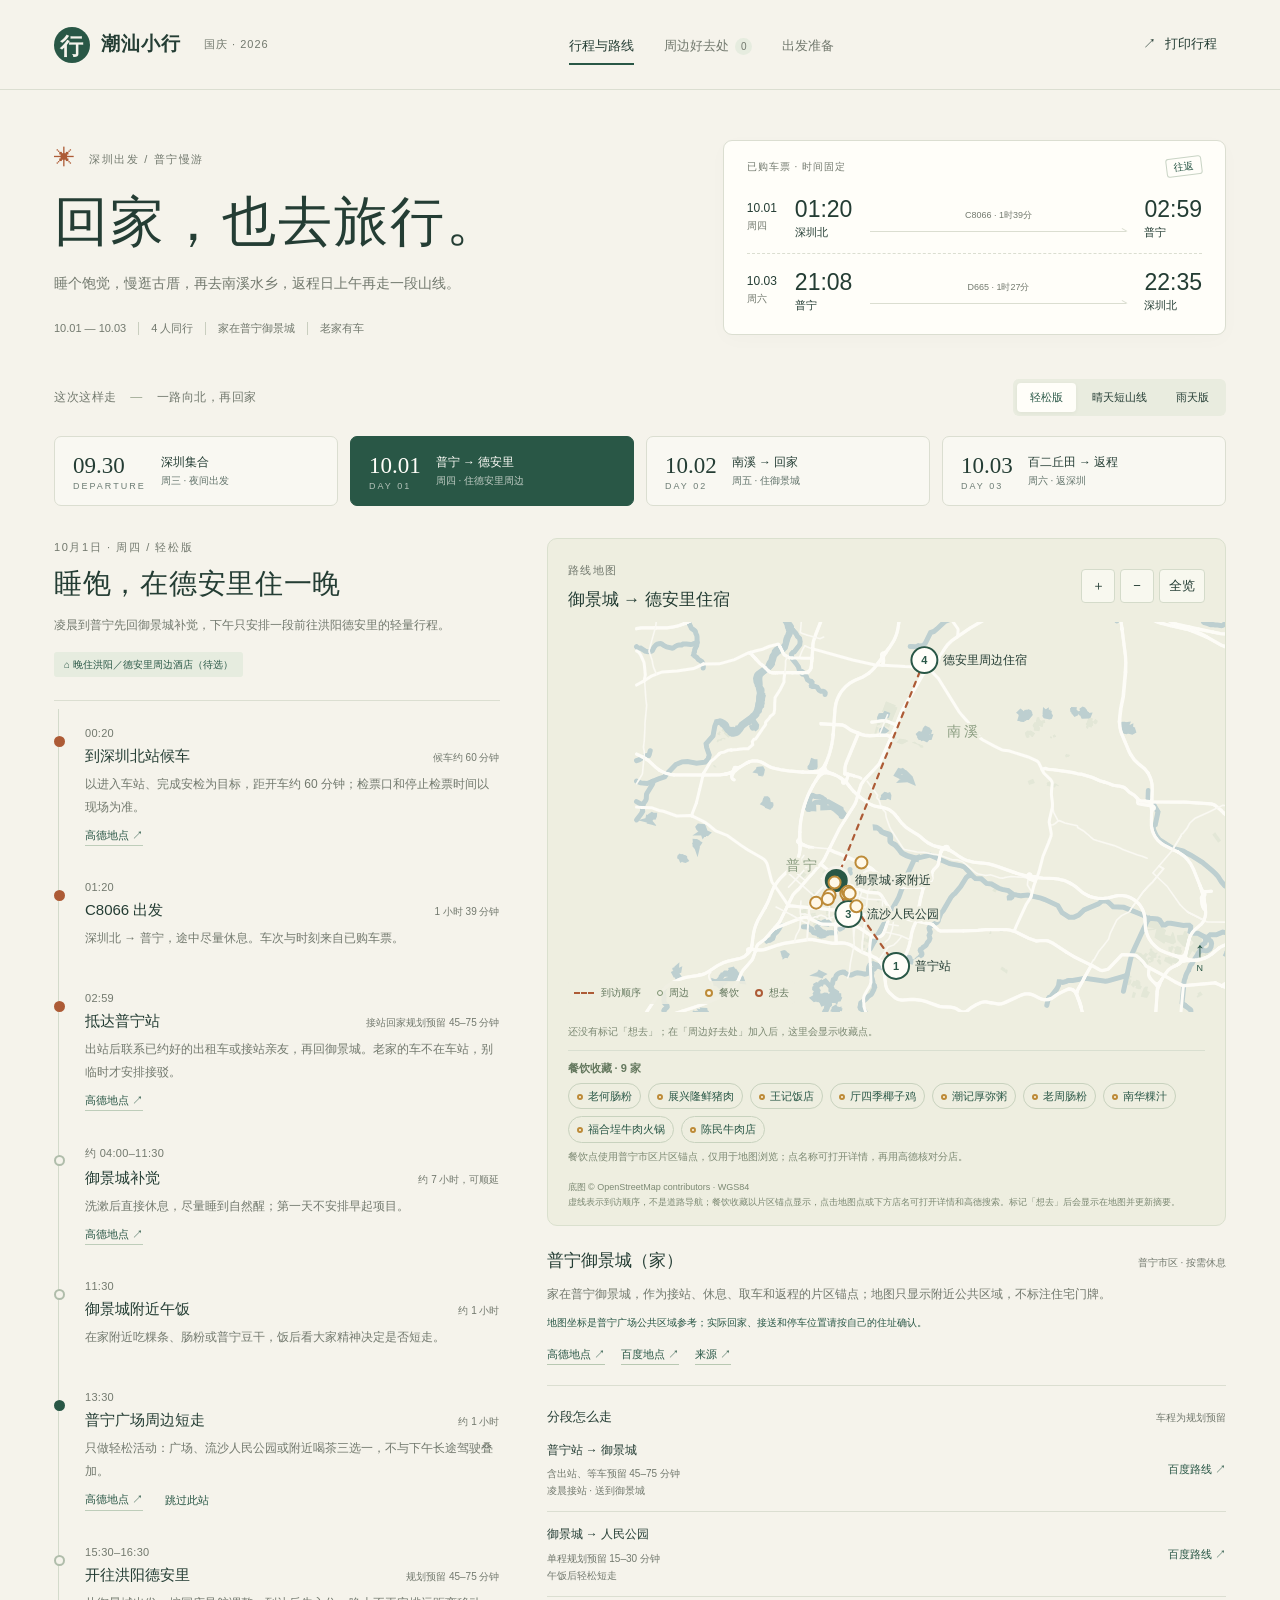
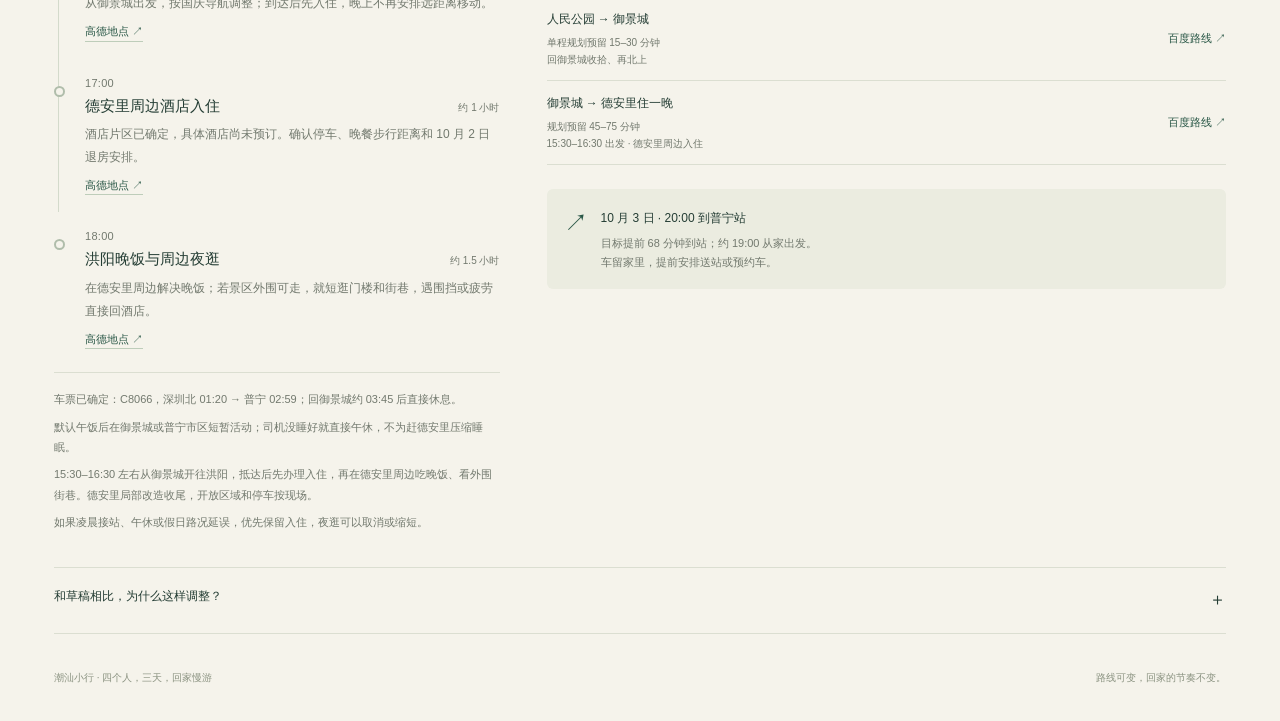
==== index.html @ 0fd49b47 "Add interactive Chaoshan trip planner" ====
<!doctype html>
<html lang="zh-CN">
<head>
  <meta charset="utf-8">
  <meta name="viewport" content="width=device-width, initial-scale=1">
  <meta name="theme-color" content="#f4f2e9">
  <title>潮汕小行 · 四个人的国庆路线</title>
  <link rel="stylesheet" href="styles.css">
  <script defer src="vendor/d3.min.js"></script>
  <script defer src="data/geography.js"></script>
  <script defer src="data/places.js"></script>
  <script defer src="data/itinerary.js"></script>
  <script defer src="app.js"></script>
</head>
<body>
  <header class="site-header">
    <a class="brand" href="#"><span class="brand-mark" aria-hidden="true">行</span>潮汕小行<span class="edition">国庆 · 2026</span></a>
    <nav aria-label="主导航"><button class="nav-button active" data-view="planner" aria-pressed="true">行程与路线</button><button class="nav-button" data-view="explore" aria-pressed="false">周边好去处 <span id="saved-count">0</span></button><button class="nav-button" data-view="prepare" aria-pressed="false">出发准备</button></nav>
    <button class="icon-button print-button" id="print" aria-label="打印行程">↗ <span>打印行程</span></button>
  </header>
  <main>
    <section class="hero">
      <div class="hero-copy"><div class="eyebrow"><span class="tiny-sun" aria-hidden="true">✳</span> 深圳出发 / 普宁慢游</div><h1>回家，也去旅行。</h1><p>睡个饱觉，慢逛古厝，再去南溪水乡，返程日上午再走一段山线。</p><div class="trip-facts"><span>10.01 — 10.03</span><span>4 人同行</span><span>家在普宁御景城</span><span>老家有车</span></div></div>
      <aside class="train-ticket" aria-label="已购往返车票"><div class="ticket-top"><span>已购车票 · 时间固定</span><span class="ticket-stamp">往返</span></div><div class="ticket-row"><span class="ticket-date">10.01<small>周四</small></span><div><strong>01:20</strong><span>深圳北</span></div><div class="ticket-line"><small>C8066 · 1时39分</small><i></i></div><div><strong>02:59</strong><span>普宁</span></div></div><div class="ticket-row"><span class="ticket-date">10.03<small>周六</small></span><div><strong>21:08</strong><span>普宁</span></div><div class="ticket-line"><small>D665 · 1时27分</small><i></i></div><div><strong>22:35</strong><span>深圳北</span></div></div></aside>
    </section>

    <section id="planner-view" class="view">
      <div class="plan-toolbar"><div class="section-kicker">这次这样走 <span>—</span> 一路向北，再回家</div><div class="pace-control" role="group" aria-label="行程节奏"><button data-mode="relaxed" aria-pressed="true">轻松版</button><button data-mode="outdoor" aria-pressed="false">晴天短山线</button><button data-mode="rain" aria-pressed="false">雨天版</button></div></div>
      <div class="day-tabs" role="tablist" aria-label="旅行日期" id="day-tabs"></div>
      <div class="planner-grid">
        <section class="daily-plan" role="tabpanel" id="day-panel" aria-live="polite"><div class="day-heading"><div class="eyebrow" id="day-eyebrow"></div><h2 id="day-title"></h2><p id="day-subtitle"></p><div class="stay-line" id="day-stay"></div></div><div id="day-options"></div><ol class="timeline" id="timeline"></ol><div class="day-note" id="day-note"></div></section>
        <aside class="route-side">
      <div class="map-panel"><div class="map-top"><div><span class="eyebrow">路线地图</span><h3 id="map-title">普宁 — 揭阳</h3></div><div class="map-buttons"><button class="icon-button" id="zoom-in" aria-label="放大地图">＋</button><button class="icon-button" id="zoom-out" aria-label="缩小地图">−</button><button class="icon-button" id="fit-map">全览</button></div></div><div class="map-wrap" id="map-wrap"><svg id="route-map" aria-label="普宁与揭阳行程地图"></svg><div class="north" aria-hidden="true">↑<span>N</span></div><div class="map-key"><span class="route-key"></span>到访顺序 <span class="nearby-key"></span>周边 <span class="food-key"></span>餐饮 <span class="saved-key"></span>想去</div></div><div id="map-saved-summary" class="map-saved-summary" aria-live="polite"></div><div class="map-foot">底图 © <a href="https://www.openstreetmap.org/copyright" target="_blank" rel="noopener noreferrer">OpenStreetMap contributors</a> · WGS84<br>虚线表示到访顺序，不是道路导航；餐饮收藏以片区锚点显示，点击地图点或下方店名可打开详情和高德搜索。标记「想去」后会显示在地图并更新摘要。</div></div>
          <div class="place-detail" id="place-detail" aria-live="polite"></div>
          <div class="route-legs"><div class="section-line"><h3>分段怎么走</h3><span>车程为规划预留</span></div><div id="route-legs"></div></div>
          <div class="return-reminder"><span class="reminder-icon" aria-hidden="true">↗</span><div><strong>10 月 3 日 · 20:00 到普宁站</strong><p>目标提前 68 分钟到站；约 19:00 从家出发。<br>车留家里，提前安排送站或预约车。</p></div></div>
        </aside>
      </div>
      <details class="changes"><summary>和草稿相比，为什么这样调整？ <span>＋</span></summary><div id="changes-list"></div></details>
    </section>

    <section id="explore-view" class="view" hidden><div class="page-intro"><div class="eyebrow">路上还可以遇见</div><h2>留几个喜欢的，不必全部打卡。</h2><p>洪阳、南溪和普宁市区可按体力择一加停。新增「吃什么」选项来自你的高德收藏截图，点每家店的高德入口可核对分店并规划导航。榕城地点保留作另行改线的备选，距离当前主线较远。加入「想去」仅收藏。</p></div><div class="explore-tools"><div class="filters" aria-label="地点筛选"><button data-filter="all" aria-pressed="true">全部</button><button data-filter="puning" aria-pressed="false">普宁市区</button><button data-filter="food" aria-pressed="false">吃什么</button><button data-filter="north" aria-pressed="false">洪阳 · 南溪</button><button data-filter="jieyang" aria-pressed="false">揭阳榕城</button><button data-filter="saved" aria-pressed="false">我的想去</button></div></div><div class="place-grid" id="place-grid"></div></section>

    <section id="prepare-view" class="view" hidden><div class="page-intro"><div class="eyebrow">出门之前，少一点临时决定</div><h2>车、住处和返程，先安顿好。</h2><p>车票已定；10 月 1 日晚住洪阳德安里周边，具体酒店尚未预订。</p></div><div class="prep-grid"><div><h3 class="prep-heading">行前清单</h3><div id="checklist"></div></div><aside><div class="lodging-card"><span class="eyebrow">唯一一晚外宿 · 10.01</span><h3>住洪阳德安里周边</h3><p>以德安里古民居群为住宿片区锚点，选有明确停车条件、晚餐步行方便的酒店。四人建议先比较两间双床房与整套房，确认房型再订。</p><ul><li>车停酒店，晚间在德安里周边步行。</li><li>避开只能步行进入的窄巷住处。</li><li>确认 10/1 入住、10/2 退房和停车费用。</li></ul><a class="button primary" id="hotel-search" target="_blank" rel="noopener noreferrer">查找德安里周边酒店 ↗</a><small>仅建议住宿片区，没有代订或确认房态。</small></div><div class="food-card"><span class="eyebrow">吃饭不赶场</span><h3>每顿选一种就很满足</h3><p><b>普宁：</b>粿汁、肠粉、普宁豆干、牛肉火锅。<br><b>洪阳：</b>粿品和豆干，入住后的晚饭就在古镇解决。<br><b>南溪：</b>水乡周边简餐，返程方向顺路解决。<br><b>榕城：</b>粿条、乒乓粿、咸甜小吃，留作另行安排榕城时的备选。</p><small>不绑定排队网红店；人多就换下一家。四人更适合分着尝。</small></div></aside></div><details class="sources"><summary>资料来源与信息边界</summary><div id="sources-list"></div><p>整理日期：2026-09-29。车票时间来自你提供的截图；不保存订单号、座位或原始票图。开放信息是官方公开资料参考，2026 国庆临时安排、天气、交通和船班仍以出发当天公告为准。</p></details></section>
    <section id="print-content"></section>
  </main>
  <footer><span>潮汕小行 · 四个人，三天，回家慢游</span><span>路线可变，回家的节奏不变。</span></footer>
  <div class="toast" id="toast" role="status" hidden></div>
</body>
</html>
---- styles.css ----
@charset "UTF-8";
:root{--paper:#f5f3eb;--ink:#243d34;--muted:#72796e;--line:#dbded1;--green:#295746;--light-green:#e6ecdf;--rust:#ad5b36;--white:#fffef9;--serif:"Songti SC","STSong","Noto Serif CJK SC",serif;--sans:-apple-system,BlinkMacSystemFont,"PingFang SC","Microsoft YaHei",sans-serif}
*{box-sizing:border-box}body{margin:0;background:var(--paper);color:var(--ink);font:14px/1.7 var(--sans);-webkit-font-smoothing:antialiased}button,input,a{-webkit-tap-highlight-color:transparent}button,a{touch-action:manipulation}button{font:inherit;color:inherit;cursor:pointer}a{color:inherit;text-decoration:none}button:focus-visible,a:focus-visible,input:focus-visible,summary:focus-visible{outline:3px solid var(--rust);outline-offset:4px}button{border:0;background:none}button:hover,a.button:hover{filter:brightness(.94)}[hidden]{display:none!important}.site-header{max-width:1440px;margin:auto;height:90px;padding:0 54px;display:flex;align-items:center;justify-content:space-between;gap:20px;border-bottom:1px solid var(--line)}.brand{display:flex;align-items:center;gap:11px;font-weight:600;font-size:19px;white-space:nowrap;letter-spacing:1px}.brand-mark{display:grid;place-items:center;width:36px;height:36px;background:var(--green);color:var(--paper);border-radius:50%;font-family:var(--serif);font-size:23px}.edition{font-size:11px;font-weight:400;letter-spacing:1px;color:var(--muted);margin-left:12px}.site-header nav{display:flex;align-items:center;gap:30px}.nav-button{padding:32px 0 28px;font-size:13px;position:relative;color:var(--muted)}.nav-button.active{color:var(--ink)}.nav-button.active:after{content:"";position:absolute;height:2px;bottom:21px;left:0;right:0;background:var(--green)}#saved-count{display:inline-grid;place-items:center;background:var(--light-green);font-size:10px;border-radius:50%;width:17px;height:17px;margin-left:3px}.icon-button{height:34px;min-width:34px;padding:0 9px;border:1px solid var(--line);border-radius:4px;background:var(--white);font-size:13px}.print-button{border:0;background:none}.print-button span{margin-left:5px}main{max-width:1332px;padding:0 54px;margin:auto}.hero{padding:50px 0 44px;display:grid;grid-template-columns:1.2fr 1fr;gap:65px;align-items:center}.eyebrow{font-size:11px;letter-spacing:1.6px;color:var(--muted);font-weight:500}.tiny-sun{color:var(--rust);font-size:21px;vertical-align:-2px;margin-right:8px}h1,h2,h3,p{margin:0}h1{font-family:var(--serif);font-size:clamp(34px,4.2vw,56px);font-weight:500;line-height:1.3;letter-spacing:2px;margin:12px 0 14px}.hero-copy>p{color:var(--muted);font-size:14px}.trip-facts{display:flex;gap:0;flex-wrap:wrap;margin-top:26px;font-size:11px;color:var(--muted)}.trip-facts span{padding:0 12px;border-right:1px solid #c9cebf;line-height:1.2}.trip-facts span:first-child{padding-left:0}.trip-facts span:last-child{border:0}.train-ticket{background:var(--white);padding:16px 23px 9px;border:1px solid var(--line);border-radius:9px;position:relative;box-shadow:0 5px 20px #273d3205}.ticket-top{display:flex;justify-content:space-between;align-items:center;color:var(--muted);font-size:10px;letter-spacing:1px;padding-bottom:5px}.ticket-stamp{border:1px solid #c9d4c5;border-radius:3px;color:var(--green);padding:0 6px;transform:rotate(-7deg)}.ticket-row{display:flex;align-items:center;gap:18px;padding:12px 0}.ticket-row+.ticket-row{border-top:1px dashed var(--line)}.ticket-row>div:not(.ticket-line){display:flex;flex-direction:column;white-space:nowrap;line-height:1.4}.ticket-row strong{font-size:23px;font-weight:500;font-variant-numeric:tabular-nums}.ticket-row span:not(.ticket-date){font-size:11px}.ticket-date{font-size:12px;line-height:1.6}.ticket-date small{display:block;color:var(--muted);font-size:10px}.ticket-line{flex:1;min-width:75px;text-align:center;align-self:center}.ticket-line small{font-size:9px;color:var(--muted);white-space:nowrap}.ticket-line i{display:block;width:100%;height:1px;background:var(--line);position:relative;margin-top:5px}.ticket-line i:after{content:"";width:6px;height:6px;border-top:1px solid var(--line);position:absolute;right:0;top:-2px;transform:rotate(30deg)}.plan-toolbar{display:flex;justify-content:space-between;gap:16px;align-items:center;margin-bottom:20px}.section-kicker{font-size:12px;color:var(--muted);letter-spacing:.5px}.section-kicker span{margin:0 10px;color:#a0aa95}.pace-control{background:#e9ecdf;border-radius:6px;display:flex;padding:4px;gap:3px}.pace-control button{font-size:11px;padding:5px 13px;border-radius:4px;white-space:nowrap}.pace-control button[aria-pressed=true]{background:var(--white);box-shadow:0 1px 4px #2338270d;color:var(--green)}.day-tabs{display:grid;grid-template-columns:repeat(4,1fr);gap:12px;margin-bottom:32px}.day-tab{display:flex;align-items:center;gap:15px;text-align:left;border:1px solid var(--line);border-radius:7px;padding:14px 18px;background:#f9f8f2}.day-tab[aria-selected=true]{background:var(--green);color:var(--white);border-color:var(--green)}.day-tab .date-num{font-size:23px;font-family:Georgia,serif;line-height:1.3}.day-tab .date-num small{font:9px var(--sans);display:block;letter-spacing:2px;opacity:.65}.day-tab .day-name{font-size:12px}.day-tab .day-name small{display:block;font-size:10px;opacity:.7}.planner-grid{display:grid;grid-template-columns:minmax(300px,.86fr) minmax(0,1.3fr);gap:43px;align-items:start}.daily-plan{padding-right:4px}.day-heading{padding-bottom:23px;border-bottom:1px solid var(--line)}h2{font-family:var(--serif);font-size:28px;font-weight:500;letter-spacing:.7px;line-height:1.4;margin:8px 0 10px}.day-heading>p{font-size:12px;line-height:1.85;color:var(--muted)}.stay-line{display:inline-flex;gap:7px;background:var(--light-green);font-size:10px;padding:4px 10px;margin-top:16px;border-radius:3px;color:var(--green)}#day-options{font-size:12px}.option-row{display:flex;align-items:center;gap:8px;margin-top:17px}.option-row input{accent-color:var(--green);width:16px;height:16px}.option-description{font-size:11px;color:var(--muted);margin:5px 0 0 24px}.timeline{padding:8px 0 0;margin:0;list-style:none}.timeline-item{position:relative;padding:18px 0 17px 26px;border-left:1px solid #d3dacb;margin-left:4px}.timeline-item:last-child{border-left-color:transparent}.timeline-item:before{content:"";position:absolute;width:7px;height:7px;background:var(--paper);border:2px solid #b0bdab;border-radius:50%;left:-5px;top:27px}.timeline-item.visit:before{background:var(--green);border-color:var(--green)}.timeline-item.fixed:before{background:var(--rust);border-color:var(--rust)}.timeline-time{font:11px var(--sans);letter-spacing:.3px;color:var(--muted);font-variant-numeric:tabular-nums}.timeline-title-row{display:flex;align-items:baseline;justify-content:space-between;gap:9px;margin:4px 0 5px}.timeline-title{font-size:15px;font-weight:500;text-align:left;padding:0}.timeline-title:hover{text-decoration:underline;text-underline-offset:4px}.timeline-title:disabled{cursor:default;text-decoration:none}.duration{font-size:10px;color:var(--muted);white-space:nowrap}.timeline-desc{font-size:12px;line-height:1.9;color:var(--muted)}.inline-links{display:flex;gap:16px;margin-top:7px;font-size:11px;color:var(--green)}.inline-links a{border-bottom:1px solid #becdba}.day-note{font-size:11px;line-height:1.85;border-top:1px solid var(--line);padding-top:16px;color:var(--muted);margin-top:6px}.day-note p+p{margin-top:7px}.map-panel{background:#eeeee0;border:1px solid #dae0ce;border-radius:10px;overflow:hidden}.map-top{display:flex;justify-content:space-between;align-items:center;padding:19px 20px 8px;gap:10px}.map-top h3{font-size:17px;font-weight:500;margin-top:4px}.map-buttons{display:flex;gap:5px}.map-buttons .icon-button{background:#f8f8ef;border-color:#d4dbca}.map-wrap{position:relative;height:390px;overflow:hidden}#route-map{width:100%;height:100%;display:block;touch-action:none;cursor:grab}#route-map:active{cursor:grabbing}#route-map .geo-road{fill:none;stroke:#fdfcf7;stroke-width:3;stroke-linecap:round}#route-map .geo-road.secondary{stroke:#faf9f3;stroke-width:1.6}#route-map .geo-water{fill:none;stroke:#bdcfd0;stroke-width:5;stroke-linecap:round}#route-map .geo-water.canal{stroke-width:2.5}#route-map .geo-urban{fill:#e3e7d7;stroke:none}#route-map .place-marker{cursor:pointer}#route-map .route-path{fill:none;stroke:var(--rust);stroke-width:2.2;stroke-dasharray:5 6;stroke-linecap:round}#route-map .point-circle{fill:var(--white);stroke:var(--green);stroke-width:2}#route-map .point-circle.active{fill:var(--green);stroke:var(--paper);stroke-width:3}#route-map .point-text{font-family:var(--sans);font-size:11px;fill:var(--green);font-weight:600;text-anchor:middle;dominant-baseline:central}#route-map .point-text.active{fill:var(--white)}#route-map .point-label{font:12px var(--sans);fill:var(--ink);paint-order:stroke;stroke:#eeeee0;stroke-width:5px;stroke-linejoin:round}#route-map .town-label{font:14px var(--sans);letter-spacing:3px;fill:#8c9e82;text-anchor:middle;paint-order:stroke;stroke:#eeeee0;stroke-width:4px}.north{position:absolute;right:20px;bottom:39px;display:flex;flex-direction:column;font-size:21px;line-height:1;align-items:center;color:var(--green);pointer-events:none}.north span{font-size:9px;margin-top:4px}.map-key{position:absolute;left:20px;bottom:8px;font-size:10px;color:#64785e;display:flex;gap:6px;align-items:center;background:#eeeeE0dd;padding:3px 6px;border-radius:3px;pointer-events:none}.route-key{width:20px;border-top:2px dashed var(--rust);margin-right:1px}.nearby-key{width:6px;height:6px;border:1px solid #7c9370;border-radius:50%;margin-left:10px}.map-foot{font-size:9px;color:#7c8973;line-height:1.7;padding:9px 20px 14px}.place-detail{padding:21px 0 20px;border-bottom:1px solid var(--line);min-height:145px}.detail-top{display:flex;justify-content:space-between;gap:16px;align-items:baseline}.detail-top h3{font-size:17px;font-weight:500}.detail-top>span{font-size:10px;color:var(--muted)}.place-detail p{font-size:12px;color:var(--muted);margin-top:8px;line-height:1.8}.detail-actions{display:flex;gap:16px;align-items:center;margin-top:11px;font-size:11px}.detail-actions a{color:var(--green);border-bottom:1px solid #b8c8b2}.detail-actions button{margin-left:auto;color:var(--green);font-size:11px}.verified-status{display:inline-block;font-size:10px;color:var(--green);margin-top:9px}.route-legs{margin-top:20px}.section-line{display:flex;justify-content:space-between;align-items:baseline}.section-line h3{font-size:13px;font-weight:500}.section-line>span{font-size:10px;color:var(--muted)}.leg{display:grid;grid-template-columns:1fr auto;gap:5px 15px;padding:12px 0;border-bottom:1px solid var(--line)}.leg>span{font-size:12px}.leg>a{grid-column:2;grid-row:1 / 3;font-size:11px;color:var(--green);align-self:center;white-space:nowrap}.leg>small{font-size:10px;color:var(--muted)}.return-reminder{margin-top:24px;display:flex;gap:13px;background:#ebece0;padding:17px;border-radius:6px}.reminder-icon{font-size:24px;color:var(--green);line-height:1.4}.return-reminder strong{font-size:12px;font-weight:500}.return-reminder p{font-size:11px;color:var(--muted);margin-top:4px}.changes{margin-top:35px;border-top:1px solid var(--line);border-bottom:1px solid var(--line);padding:18px 0}summary{cursor:pointer;list-style:none;font-size:12px}summary::-webkit-details-marker{display:none}.changes summary{display:flex;justify-content:space-between;gap:10px}.changes summary span{font-size:17px}.change-item{display:grid;grid-template-columns:1fr 1fr 1.5fr;gap:20px;padding:18px 0;border-bottom:1px solid var(--line);font-size:12px}.change-item:last-child{border:0}.change-item small{display:block;color:var(--muted);font-size:10px;margin-bottom:4px}.change-item p{color:var(--muted);font-size:11px}.page-intro{border-top:1px solid var(--line);padding-top:30px}.page-intro h2{font-size:32px;margin:10px 0 12px}.page-intro p{color:var(--muted);font-size:13px}.explore-tools{padding:26px 0 23px}.filters{display:flex;gap:9px;flex-wrap:wrap}.filters button{border:1px solid var(--line);border-radius:30px;padding:7px 17px;font-size:12px}.filters button[aria-pressed=true]{background:var(--green);color:var(--white);border-color:var(--green)}.place-grid{display:grid;grid-template-columns:repeat(3,minmax(0,1fr));gap:20px}.explore-card{border:1px solid var(--line);background:var(--white);border-radius:8px;overflow:hidden;display:flex;flex-direction:column}.place-art{height:90px;background:#e9edde;position:relative;overflow:hidden;padding:17px 22px;display:flex;justify-content:space-between;align-items:center}.art-word{font-family:var(--serif);font-size:58px;line-height:1;color:#728c5d38;letter-spacing:-5px}.art-label{font-size:10px;letter-spacing:2px;color:#73866b;align-self:flex-start}.explore-card-content{padding:21px;display:flex;flex-direction:column;flex:1}.card-meta{font-size:10px;color:var(--muted);display:flex;justify-content:space-between;gap:7px}.explore-card h3{font-family:var(--serif);font-size:22px;font-weight:500;margin:7px 0 9px}.explore-card p{font-size:12px;color:var(--muted);line-height:1.85}.visit-info{border-top:1px solid var(--line);margin-top:15px;padding-top:12px;font-size:11px;color:var(--muted)}.explore-card .detail-actions{margin-top:auto;padding-top:18px}.explore-empty{padding:40px 0;grid-column:1 / -1;color:var(--muted)}.prep-grid{display:grid;grid-template-columns:1.2fr 1fr;gap:60px;margin-top:32px}.prep-heading{font-size:16px;font-weight:500;margin-bottom:20px}.check-group{margin-bottom:30px}.check-group h4{font-size:12px;font-weight:500;letter-spacing:1px;margin:0 0 8px;color:var(--muted)}.check-item{display:flex;gap:12px;align-items:flex-start;padding:14px 0;border-bottom:1px solid var(--line);cursor:pointer;font-size:12px}.check-item input{margin:4px 0 0;width:17px;height:17px;flex-shrink:0;accent-color:var(--green)}.check-item input:checked+span{color:var(--muted);text-decoration:line-through}.lodging-card{background:var(--light-green);border:1px solid #d6dfcd;border-radius:8px;padding:26px}.lodging-card h3,.food-card h3{font-family:var(--serif);font-size:24px;font-weight:500;margin:9px 0 11px}.lodging-card p,.lodging-card li{font-size:12px;color:var(--muted);line-height:1.9}.lodging-card ul{padding-left:17px;margin:13px 0 19px}.button{display:inline-flex;align-items:center;padding:9px 17px;border-radius:5px;font-size:12px}.button.primary{background:var(--green);color:var(--white)}.lodging-card small{display:block;font-size:10px;color:var(--muted);margin-top:12px}.food-card{margin-top:28px;padding:6px 0}.food-card p{font-size:12px;line-height:2;color:var(--muted)}.food-card b{font-weight:500;color:var(--ink)}.food-card small{font-size:11px;color:var(--muted);display:block;margin-top:12px}.sources{border-top:1px solid var(--line);margin-top:30px;padding-top:20px}.sources p{font-size:11px;color:var(--muted);line-height:1.9;margin-top:17px}.sources ol{padding-left:18px;font-size:11px;color:var(--muted)}.sources li{margin:12px 0}.sources a{color:var(--green);text-decoration:underline;text-underline-offset:3px}footer{max-width:1332px;padding:35px 54px;margin:auto;display:flex;justify-content:space-between;font-size:10px;color:#8a9280;gap:20px}.toast{position:fixed;bottom:25px;left:50%;transform:translateX(-50%);padding:10px 20px;background:var(--ink);color:var(--white);border-radius:5px;box-shadow:0 5px 18px #23382720;font-size:12px;z-index:10;max-width:90%;text-align:center}#print-content{display:none}
@media(min-width:1440px){.map-wrap{height:450px}}@media(max-width:1050px){.site-header{padding:0 30px}.edition{display:none}main{padding:0 30px}.hero{gap:30px}.planner-grid{gap:25px;grid-template-columns:minmax(280px,.9fr) minmax(0,1.1fr)}.site-header nav{gap:20px}.day-tab{padding:13px 12px;gap:10px}.day-tab .day-name{font-size:11px}.day-tab .date-num{font-size:21px}.ticket-row{gap:12px}.ticket-row strong{font-size:21px}.map-top{padding:16px 15px 5px}.map-top h3{font-size:15px}.map-wrap{height:365px}.place-grid{grid-template-columns:repeat(2,1fr)}}
@media(max-width:760px){.site-header{height:auto;min-height:75px;padding:16px 22px 0;flex-wrap:wrap;gap:8px}.brand{font-size:16px}.brand-mark{width:30px;height:30px;font-size:19px}.print-button{margin-left:auto;order:1}.site-header nav{order:2;width:100%;justify-content:flex-start;gap:28px}.nav-button{padding:9px 0 15px;font-size:12px}.nav-button.active:after{bottom:7px}main{padding:0 22px}.hero{grid-template-columns:1fr;padding:30px 0;gap:25px}.hero-copy>p{font-size:12px}h1{font-size:38px;margin:10px 0 12px}.trip-facts{margin-top:18px}.trip-facts span{padding:0 8px;font-size:10px}.train-ticket{padding:13px 18px 7px}.ticket-top{padding-bottom:3px}.ticket-row{gap:21px;padding:11px 0}.ticket-row strong{font-size:22px}.ticket-line small{font-size:10px}.plan-toolbar{align-items:flex-start;flex-direction:column;gap:13px;margin-bottom:18px}.pace-control{width:100%;justify-content:space-between}.pace-control button{flex:1;padding:8px}.day-tabs{gap:7px;margin-bottom:25px}.day-tab{display:block;padding:10px 8px;text-align:center}.day-tab .date-num{font-size:20px}.day-tab .date-num small{display:none}.day-tab .day-name{font-size:10px;margin-top:2px}.day-tab .day-name small{display:none}.planner-grid{display:flex;flex-direction:column;gap:25px}.daily-plan{width:100%;padding:0}.route-side{width:100%;order:0}.day-heading{padding-bottom:19px}.timeline{padding-top:4px}.timeline-item{padding-top:15px;padding-bottom:15px}.timeline-item:before{top:24px}.map-wrap{height:375px}.map-top{padding:17px 18px 5px}.map-foot{font-size:9px}.place-detail{min-height:0}.changes{margin-top:28px}.change-item{grid-template-columns:1fr 1fr;gap:12px}.change-item p{grid-column:1 / -1}.page-intro h2{font-size:27px}.place-grid{grid-template-columns:1fr}.prep-grid{grid-template-columns:1fr;gap:20px}.explore-card .place-art{height:75px}.prep-grid aside{order:-1}.lodging-card{padding:22px}.food-card{margin-bottom:20px}footer{padding:28px 22px;flex-direction:column;gap:5px}.map-buttons .icon-button{min-width:36px;height:36px}.print-button span{font-size:11px}}
@media(prefers-reduced-motion:no-preference){.view{animation:enter .25s ease-out}@keyframes enter{from{opacity:.5;transform:translateY(4px)}to{opacity:1;transform:translateY(0)}}}
.detail-actions{flex-wrap:wrap;gap:8px 16px}.detail-actions>*{white-space:nowrap}.visit-info a{color:var(--green);text-decoration:underline;text-underline-offset:3px}
@media(max-width:380px){.ticket-row{gap:12px}.ticket-row strong{font-size:19px}.ticket-date{font-size:10px}.ticket-line{min-width:60px}.ticket-line small{font-size:8px}.day-tab .date-num{font-size:18px}.map-top{flex-wrap:wrap}.map-buttons{margin-left:auto}.trip-facts{row-gap:9px}}
@media(max-width:760px){.day-tab .date-num,.day-tab .day-name{display:block}.daily-plan,.route-side{display:contents}.day-heading{order:0;width:100%}#day-options{order:1;width:100%}#day-options:empty{display:none}.map-panel{order:2;width:100%}.place-detail{order:3;width:100%;padding-top:0}.timeline{order:4;width:100%}.route-legs{order:5;width:100%}.day-note{order:6;width:100%}.return-reminder{order:7;width:100%;margin-top:0}.timeline-title-row{flex-wrap:wrap;gap:2px 8px}.duration{white-space:normal}.detail-top{flex-wrap:wrap;gap:4px}.map-top h3{font-size:14px}.map-buttons .icon-button{font-size:11px;padding:0 7px}.map-top{padding-left:14px;padding-right:14px}}
.food-facts{display:flex;flex-wrap:wrap;gap:4px 9px;margin:5px 0 8px;font-size:10px;color:var(--rust)}.food-facts span+span{border-left:1px solid var(--line);padding-left:9px}
#route-map .point-circle.food-point{fill:#fff8e8;stroke:#bd8b38;stroke-width:2}.food-key{width:8px;height:8px;border:2px solid #bd8b38;background:#fff8e8;border-radius:50%;margin-left:10px}.food-dot{display:inline-block;width:6px;height:6px;border:2px solid #bd8b38;background:#fff8e8;border-radius:50%;margin-right:5px}.food-summary-heading{margin-top:9px;border-top:1px solid #d9dfd0;padding-top:8px}
@media print{body{background:white;color:black;font-size:11px}.site-header,.hero,.view,footer,.toast{display:none!important}main{padding:0;max-width:none}#print-content{display:block}#print-content h1{font-size:25px}#print-content h2{font-size:20px;margin-top:25px}#print-content p{margin:7px 0}#print-content table{border-collapse:collapse;width:100%;font-size:11px}#print-content td,#print-content th{padding:8px;border-bottom:1px solid #ccc;text-align:left}#print-content td:first-child{width:18%;white-space:nowrap}#print-content tr{break-inside:avoid}.print-day{break-before:page}.print-day:first-of-type{break-before:auto}}
#route-map .point-circle.saved-point{fill:#f6eee7;stroke:var(--rust);stroke-width:2.5}#route-map .point-circle.saved-point.active{fill:var(--rust);stroke:var(--paper)}.saved-key{width:8px;height:8px;border:2px solid var(--rust);border-radius:50%;margin-left:10px}.map-saved-summary{padding:10px 20px 4px;color:#64785e;font-size:11px;background:#eeeee0}.saved-summary-title{font-weight:600;margin-bottom:5px}.saved-summary-items{display:flex;gap:7px;flex-wrap:wrap}.saved-summary-item{padding:3px 8px;border:1px solid #c8d2be;border-radius:14px;color:var(--green);font-size:11px}.saved-summary-item:hover{background:#e3eadb}.saved-dot{display:inline-block;width:6px;height:6px;border:2px solid var(--rust);border-radius:50%;margin-right:5px}.saved-summary-note,.saved-summary-empty{font-size:10px;color:#7c8973;margin:5px 0 2px}
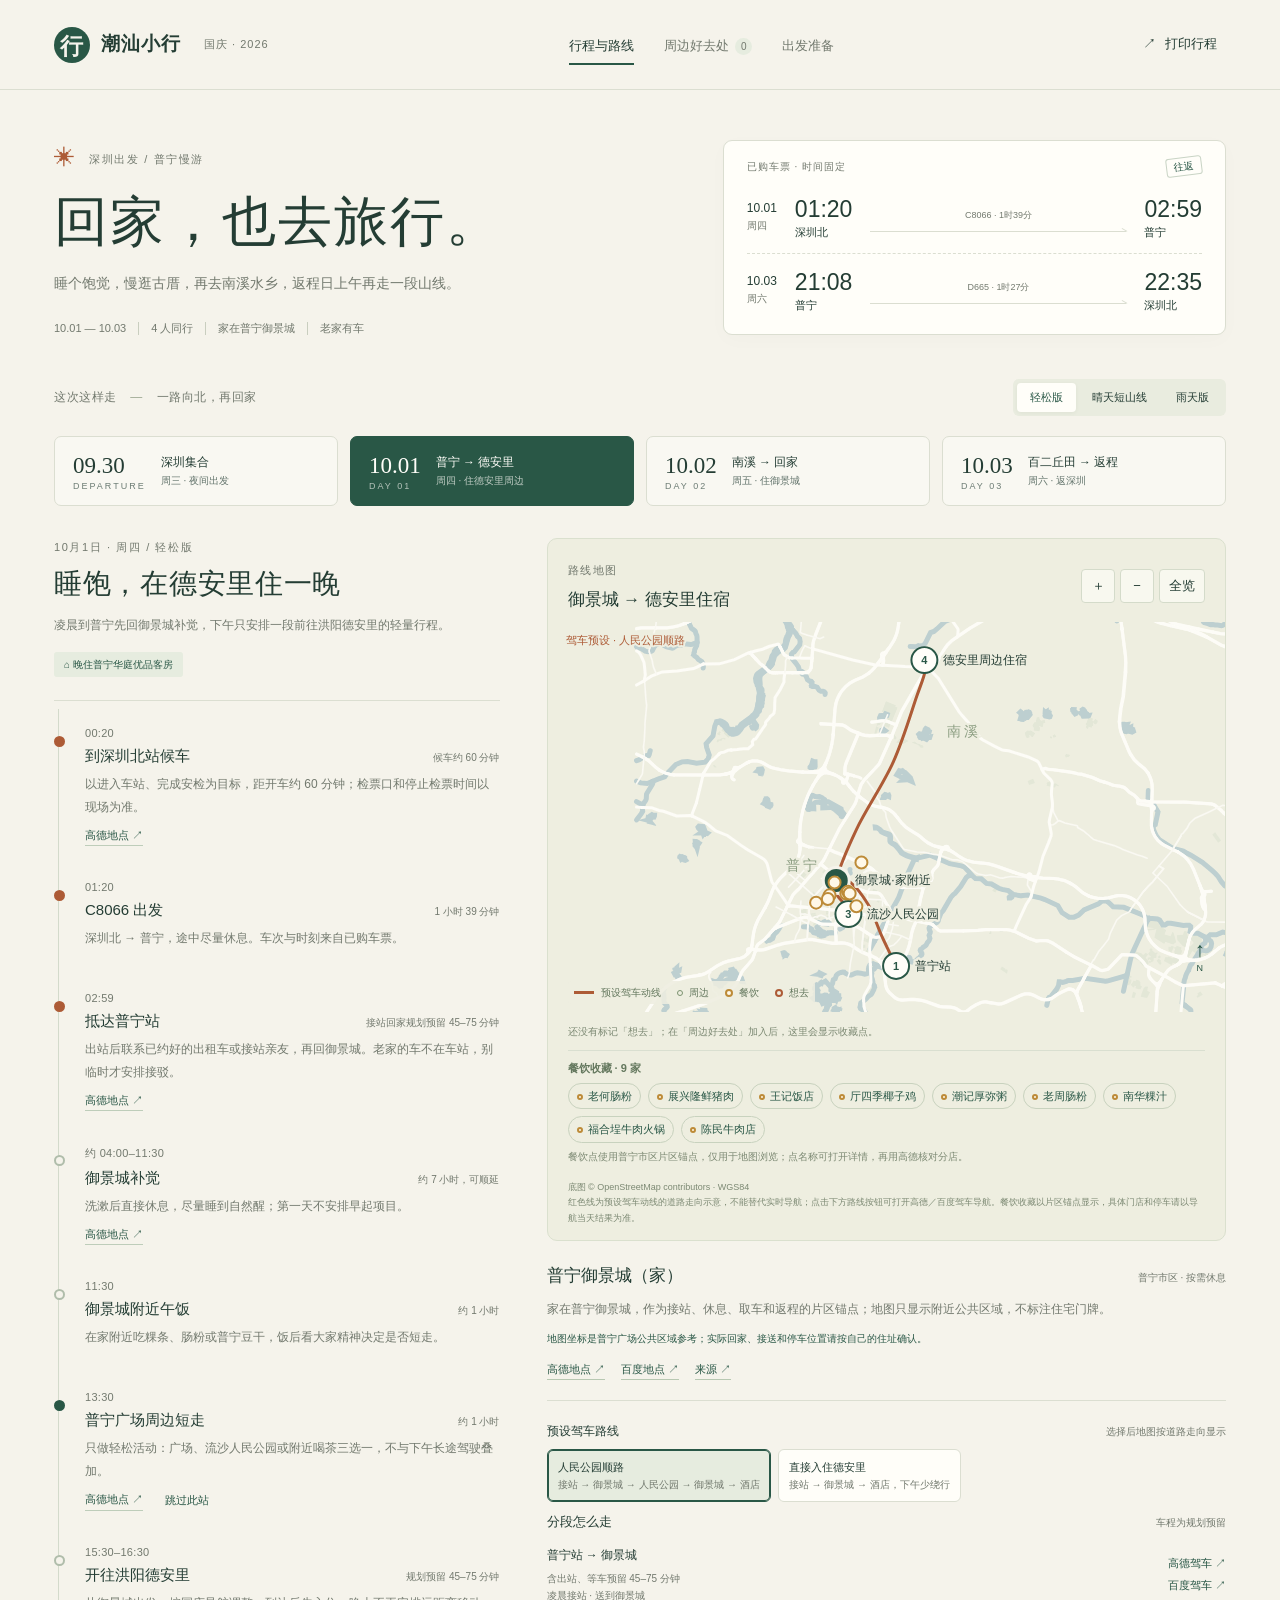
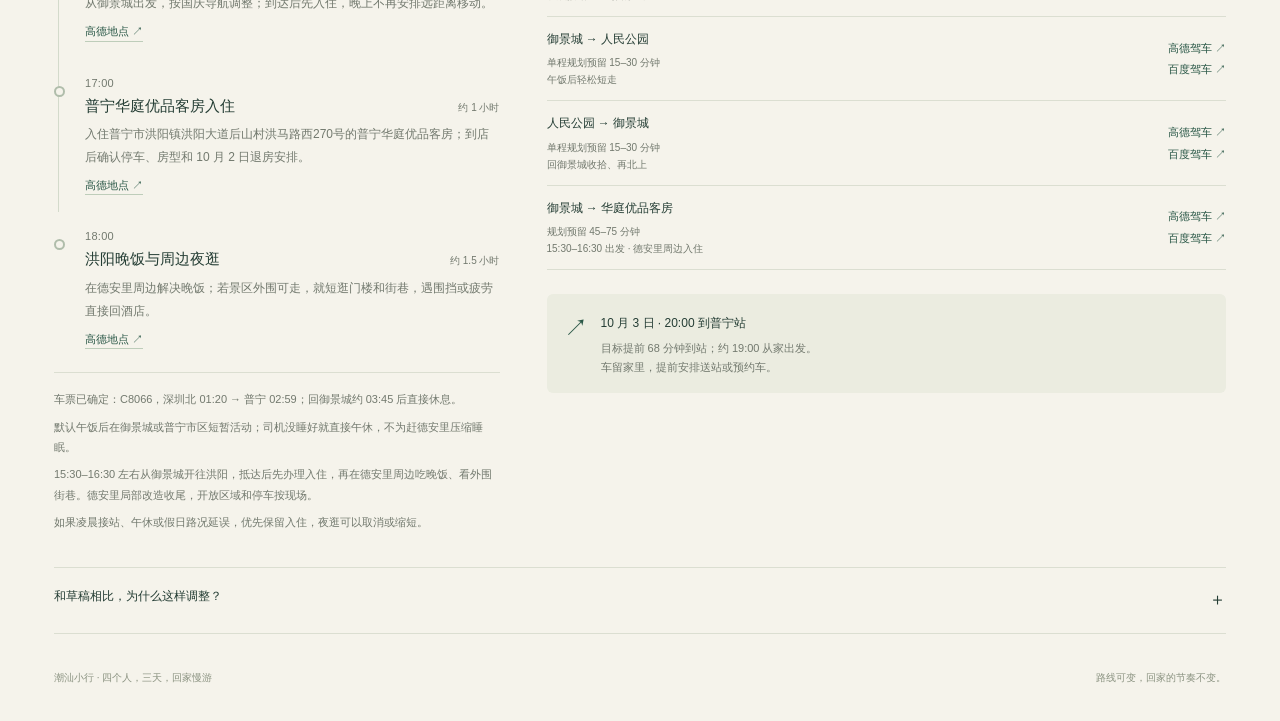
==== commit 8f9bdb99: "Improve map routes and add saved addresses" ====
--- a/index.html
+++ b/index.html
@@ -30,9 +30,9 @@
       <div class="planner-grid">
         <section class="daily-plan" role="tabpanel" id="day-panel" aria-live="polite"><div class="day-heading"><div class="eyebrow" id="day-eyebrow"></div><h2 id="day-title"></h2><p id="day-subtitle"></p><div class="stay-line" id="day-stay"></div></div><div id="day-options"></div><ol class="timeline" id="timeline"></ol><div class="day-note" id="day-note"></div></section>
         <aside class="route-side">
-      <div class="map-panel"><div class="map-top"><div><span class="eyebrow">路线地图</span><h3 id="map-title">普宁 — 揭阳</h3></div><div class="map-buttons"><button class="icon-button" id="zoom-in" aria-label="放大地图">＋</button><button class="icon-button" id="zoom-out" aria-label="缩小地图">−</button><button class="icon-button" id="fit-map">全览</button></div></div><div class="map-wrap" id="map-wrap"><svg id="route-map" aria-label="普宁与揭阳行程地图"></svg><div class="north" aria-hidden="true">↑<span>N</span></div><div class="map-key"><span class="route-key"></span>到访顺序 <span class="nearby-key"></span>周边 <span class="food-key"></span>餐饮 <span class="saved-key"></span>想去</div></div><div id="map-saved-summary" class="map-saved-summary" aria-live="polite"></div><div class="map-foot">底图 © <a href="https://www.openstreetmap.org/copyright" target="_blank" rel="noopener noreferrer">OpenStreetMap contributors</a> · WGS84<br>虚线表示到访顺序，不是道路导航；餐饮收藏以片区锚点显示，点击地图点或下方店名可打开详情和高德搜索。标记「想去」后会显示在地图并更新摘要。</div></div>
+      <div class="map-panel"><div class="map-top"><div><span class="eyebrow">路线地图</span><h3 id="map-title">普宁 — 揭阳</h3></div><div class="map-buttons"><button class="icon-button" id="zoom-in" aria-label="放大地图">＋</button><button class="icon-button" id="zoom-out" aria-label="缩小地图">−</button><button class="icon-button" id="fit-map">全览</button></div></div><div class="map-wrap" id="map-wrap"><svg id="route-map" aria-label="普宁与揭阳行程地图"></svg><div class="north" aria-hidden="true">↑<span>N</span></div><div class="map-key"><span class="route-key"></span>预设驾车动线 <span class="nearby-key"></span>周边 <span class="food-key"></span>餐饮 <span class="saved-key"></span>想去</div></div><div id="map-saved-summary" class="map-saved-summary" aria-live="polite"></div><div class="map-foot">底图 © <a href="https://www.openstreetmap.org/copyright" target="_blank" rel="noopener noreferrer">OpenStreetMap contributors</a> · WGS84<br>红色线为预设驾车动线的道路走向示意，不能替代实时导航；点击下方路线按钮可打开高德／百度驾车导航。餐饮收藏以片区锚点显示，具体门店和停车请以导航当天结果为准。</div></div>
           <div class="place-detail" id="place-detail" aria-live="polite"></div>
-          <div class="route-legs"><div class="section-line"><h3>分段怎么走</h3><span>车程为规划预留</span></div><div id="route-legs"></div></div>
+          <div class="route-legs"><div id="route-presets"></div><div class="section-line"><h3>分段怎么走</h3><span>车程为规划预留</span></div><div id="route-legs"></div></div>
           <div class="return-reminder"><span class="reminder-icon" aria-hidden="true">↗</span><div><strong>10 月 3 日 · 20:00 到普宁站</strong><p>目标提前 68 分钟到站；约 19:00 从家出发。<br>车留家里，提前安排送站或预约车。</p></div></div>
         </aside>
       </div>
@@ -41,7 +41,7 @@
 
     <section id="explore-view" class="view" hidden><div class="page-intro"><div class="eyebrow">路上还可以遇见</div><h2>留几个喜欢的，不必全部打卡。</h2><p>洪阳、南溪和普宁市区可按体力择一加停。新增「吃什么」选项来自你的高德收藏截图，点每家店的高德入口可核对分店并规划导航。榕城地点保留作另行改线的备选，距离当前主线较远。加入「想去」仅收藏。</p></div><div class="explore-tools"><div class="filters" aria-label="地点筛选"><button data-filter="all" aria-pressed="true">全部</button><button data-filter="puning" aria-pressed="false">普宁市区</button><button data-filter="food" aria-pressed="false">吃什么</button><button data-filter="north" aria-pressed="false">洪阳 · 南溪</button><button data-filter="jieyang" aria-pressed="false">揭阳榕城</button><button data-filter="saved" aria-pressed="false">我的想去</button></div></div><div class="place-grid" id="place-grid"></div></section>
 
-    <section id="prepare-view" class="view" hidden><div class="page-intro"><div class="eyebrow">出门之前，少一点临时决定</div><h2>车、住处和返程，先安顿好。</h2><p>车票已定；10 月 1 日晚住洪阳德安里周边，具体酒店尚未预订。</p></div><div class="prep-grid"><div><h3 class="prep-heading">行前清单</h3><div id="checklist"></div></div><aside><div class="lodging-card"><span class="eyebrow">唯一一晚外宿 · 10.01</span><h3>住洪阳德安里周边</h3><p>以德安里古民居群为住宿片区锚点，选有明确停车条件、晚餐步行方便的酒店。四人建议先比较两间双床房与整套房，确认房型再订。</p><ul><li>车停酒店，晚间在德安里周边步行。</li><li>避开只能步行进入的窄巷住处。</li><li>确认 10/1 入住、10/2 退房和停车费用。</li></ul><a class="button primary" id="hotel-search" target="_blank" rel="noopener noreferrer">查找德安里周边酒店 ↗</a><small>仅建议住宿片区，没有代订或确认房态。</small></div><div class="food-card"><span class="eyebrow">吃饭不赶场</span><h3>每顿选一种就很满足</h3><p><b>普宁：</b>粿汁、肠粉、普宁豆干、牛肉火锅。<br><b>洪阳：</b>粿品和豆干，入住后的晚饭就在古镇解决。<br><b>南溪：</b>水乡周边简餐，返程方向顺路解决。<br><b>榕城：</b>粿条、乒乓粿、咸甜小吃，留作另行安排榕城时的备选。</p><small>不绑定排队网红店；人多就换下一家。四人更适合分着尝。</small></div></aside></div><details class="sources"><summary>资料来源与信息边界</summary><div id="sources-list"></div><p>整理日期：2026-09-29。车票时间来自你提供的截图；不保存订单号、座位或原始票图。开放信息是官方公开资料参考，2026 国庆临时安排、天气、交通和船班仍以出发当天公告为准。</p></details></section>
+    <section id="prepare-view" class="view" hidden><div class="page-intro"><div class="eyebrow">出门之前，少一点临时决定</div><h2>车、住处和返程，先安顿好。</h2><p>车票已定；10 月 1 日晚住普宁华庭优品客房（洪阳大道后山村洪马路西270号）。</p></div><div class="prep-grid"><div><h3 class="prep-heading">行前清单</h3><div id="checklist"></div></div><aside><div class="lodging-card"><span class="eyebrow">唯一一晚外宿 · 10.01</span><h3>住普宁华庭优品客房</h3><p>地址：普宁市洪阳镇洪阳大道后山村洪马路西270号。酒店已确定，入住前再核对停车、四人房型、前台和 10 月 2 日退房安排。</p><ul><li>车停酒店，晚间在德安里周边步行。</li><li>避开只能步行进入的窄巷住处。</li><li>确认 10/1 入住、10/2 退房和停车费用。</li></ul><a class="button primary" id="hotel-search" target="_blank" rel="noopener noreferrer">打开酒店高德定位 ↗</a><small>地址来自你的信息；停车、房型和国庆入住安排请直接向酒店确认。</small></div><div class="food-card"><span class="eyebrow">吃饭不赶场</span><h3>每顿选一种就很满足</h3><p><b>普宁：</b>粿汁、肠粉、普宁豆干、牛肉火锅。<br><b>洪阳：</b>粿品和豆干，入住后的晚饭就在古镇解决。<br><b>南溪：</b>水乡周边简餐，返程方向顺路解决。<br><b>榕城：</b>粿条、乒乓粿、咸甜小吃，留作另行安排榕城时的备选。</p><small>不绑定排队网红店；人多就换下一家。四人更适合分着尝。</small></div></aside></div><details class="sources"><summary>资料来源与信息边界</summary><div id="sources-list"></div><p>整理日期：2026-09-29。车票时间来自你提供的截图；不保存订单号、座位或原始票图。开放信息是官方公开资料参考，2026 国庆临时安排、天气、交通和船班仍以出发当天公告为准。</p></details></section>
     <section id="print-content"></section>
   </main>
   <footer><span>潮汕小行 · 四个人，三天，回家慢游</span><span>路线可变，回家的节奏不变。</span></footer>
--- a/styles.css
+++ b/styles.css
@@ -11,3 +11,21 @@
 #route-map .point-circle.food-point{fill:#fff8e8;stroke:#bd8b38;stroke-width:2}.food-key{width:8px;height:8px;border:2px solid #bd8b38;background:#fff8e8;border-radius:50%;margin-left:10px}.food-dot{display:inline-block;width:6px;height:6px;border:2px solid #bd8b38;background:#fff8e8;border-radius:50%;margin-right:5px}.food-summary-heading{margin-top:9px;border-top:1px solid #d9dfd0;padding-top:8px}
 @media print{body{background:white;color:black;font-size:11px}.site-header,.hero,.view,footer,.toast{display:none!important}main{padding:0;max-width:none}#print-content{display:block}#print-content h1{font-size:25px}#print-content h2{font-size:20px;margin-top:25px}#print-content p{margin:7px 0}#print-content table{border-collapse:collapse;width:100%;font-size:11px}#print-content td,#print-content th{padding:8px;border-bottom:1px solid #ccc;text-align:left}#print-content td:first-child{width:18%;white-space:nowrap}#print-content tr{break-inside:avoid}.print-day{break-before:page}.print-day:first-of-type{break-before:auto}}
 #route-map .point-circle.saved-point{fill:#f6eee7;stroke:var(--rust);stroke-width:2.5}#route-map .point-circle.saved-point.active{fill:var(--rust);stroke:var(--paper)}.saved-key{width:8px;height:8px;border:2px solid var(--rust);border-radius:50%;margin-left:10px}.map-saved-summary{padding:10px 20px 4px;color:#64785e;font-size:11px;background:#eeeee0}.saved-summary-title{font-weight:600;margin-bottom:5px}.saved-summary-items{display:flex;gap:7px;flex-wrap:wrap}.saved-summary-item{padding:3px 8px;border:1px solid #c8d2be;border-radius:14px;color:var(--green);font-size:11px}.saved-summary-item:hover{background:#e3eadb}.saved-dot{display:inline-block;width:6px;height:6px;border:2px solid var(--rust);border-radius:50%;margin-right:5px}.saved-summary-note,.saved-summary-empty{font-size:10px;color:#7c8973;margin:5px 0 2px}
+/* Preset driving route controls and road-corridor overlay */
+.route-preset-heading{display:flex;justify-content:space-between;align-items:baseline;gap:12px;margin:16px 0 8px;font-size:12px;font-weight:500}
+.route-preset-heading small{font-size:10px;color:var(--muted);font-weight:400}
+.route-preset-list{display:flex;flex-wrap:wrap;gap:7px;margin-bottom:9px}
+.route-preset{display:flex;flex-direction:column;align-items:flex-start;gap:1px;min-width:145px;max-width:100%;padding:8px 10px;border:1px solid var(--line);border-radius:6px;background:var(--white);text-align:left}
+.route-preset strong{font-size:11px;font-weight:500}
+.route-preset small{font-size:10px;color:var(--muted);line-height:1.45}
+.route-preset:hover{border-color:#9caf91;background:#f7f8ef}
+.route-preset.active{border-color:var(--green);background:var(--light-green);box-shadow:inset 0 0 0 1px var(--green)}
+.leg-links{grid-column:2;grid-row:1 / 3;display:flex;flex-direction:column;gap:3px;align-self:center;align-items:flex-end;font-size:11px}
+.leg-links a{color:var(--green);white-space:nowrap}
+#route-map .route-label{font:11px var(--sans);fill:var(--rust);paint-order:stroke;stroke:#eeeee0;stroke-width:4px;stroke-linejoin:round}
+#route-map .route-path{stroke-dasharray:none;stroke-width:3}
+.route-key{border-top-style:solid;border-top-width:3px}
+.place-address{font-size:11px!important;color:var(--ink)!important;line-height:1.65!important;margin-top:8px!important}
+.explore-card .place-address{padding:8px 0;border-top:1px solid var(--line);margin:11px 0 0!important}
+.route-preset-list{overflow-x:auto}
+@media(max-width:760px){.route-preset{min-width:132px}.route-preset-heading{margin-top:13px}.leg-links{grid-column:1 / -1;grid-row:auto;flex-direction:row;justify-content:flex-end;gap:12px;margin-top:4px}.leg-links a{font-size:10px}}
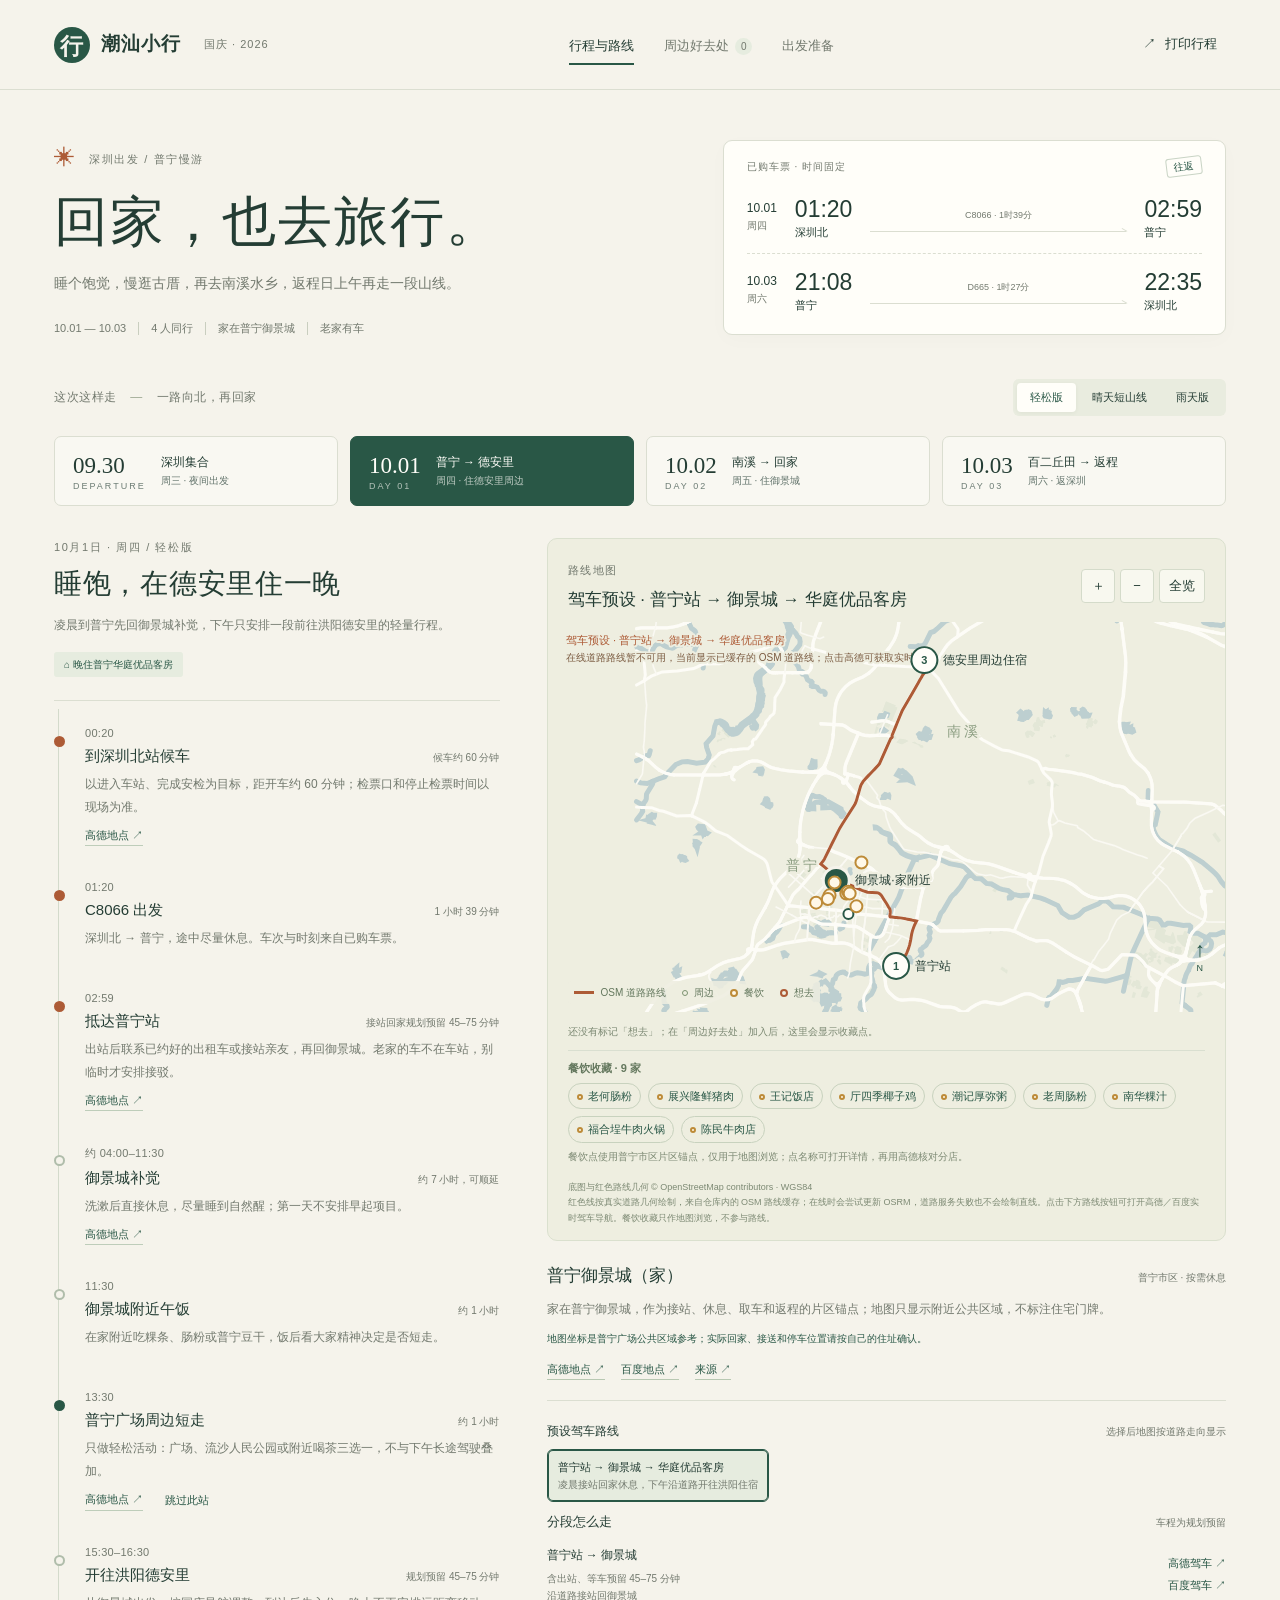
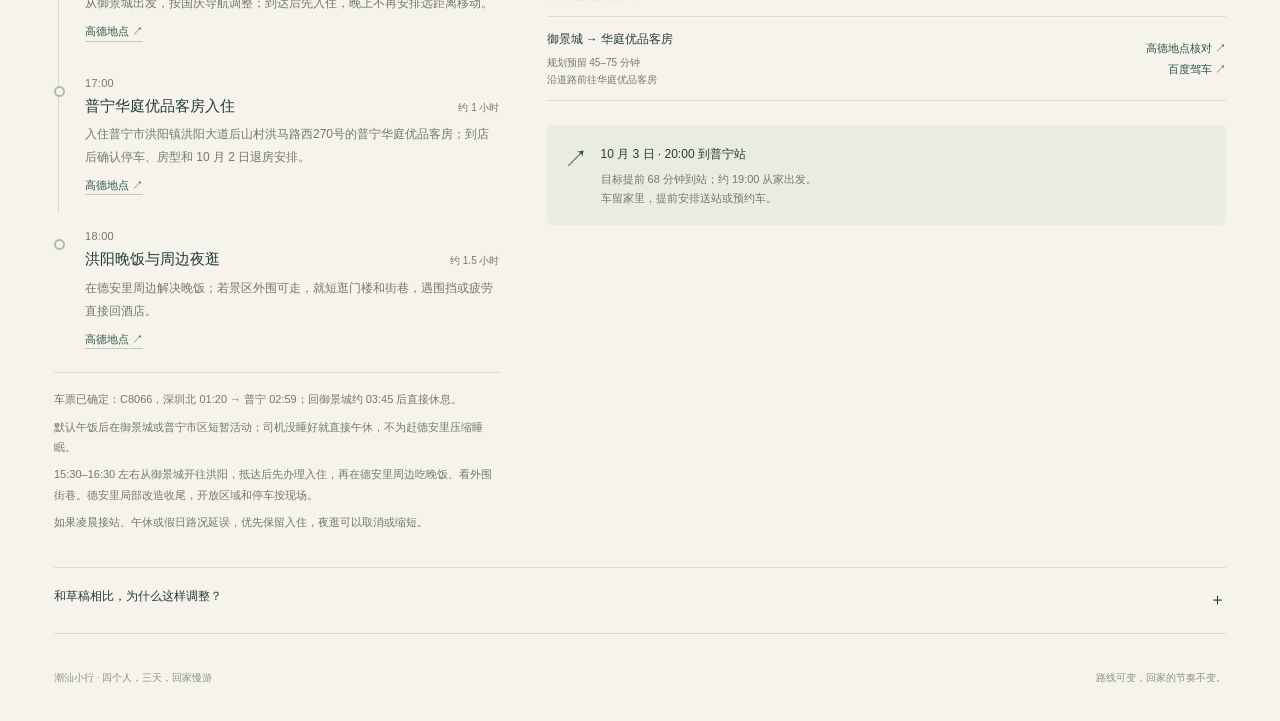
==== commit 3f922c23: "Use real road geometry for scenic routes" ====
--- a/index.html
+++ b/index.html
@@ -10,6 +10,7 @@
   <script defer src="data/geography.js"></script>
   <script defer src="data/places.js"></script>
   <script defer src="data/itinerary.js"></script>
+  <script defer src="data/routes.js"></script>
   <script defer src="app.js"></script>
 </head>
 <body>
@@ -30,7 +31,7 @@
       <div class="planner-grid">
         <section class="daily-plan" role="tabpanel" id="day-panel" aria-live="polite"><div class="day-heading"><div class="eyebrow" id="day-eyebrow"></div><h2 id="day-title"></h2><p id="day-subtitle"></p><div class="stay-line" id="day-stay"></div></div><div id="day-options"></div><ol class="timeline" id="timeline"></ol><div class="day-note" id="day-note"></div></section>
         <aside class="route-side">
-      <div class="map-panel"><div class="map-top"><div><span class="eyebrow">路线地图</span><h3 id="map-title">普宁 — 揭阳</h3></div><div class="map-buttons"><button class="icon-button" id="zoom-in" aria-label="放大地图">＋</button><button class="icon-button" id="zoom-out" aria-label="缩小地图">−</button><button class="icon-button" id="fit-map">全览</button></div></div><div class="map-wrap" id="map-wrap"><svg id="route-map" aria-label="普宁与揭阳行程地图"></svg><div class="north" aria-hidden="true">↑<span>N</span></div><div class="map-key"><span class="route-key"></span>预设驾车动线 <span class="nearby-key"></span>周边 <span class="food-key"></span>餐饮 <span class="saved-key"></span>想去</div></div><div id="map-saved-summary" class="map-saved-summary" aria-live="polite"></div><div class="map-foot">底图 © <a href="https://www.openstreetmap.org/copyright" target="_blank" rel="noopener noreferrer">OpenStreetMap contributors</a> · WGS84<br>红色线为预设驾车动线的道路走向示意，不能替代实时导航；点击下方路线按钮可打开高德／百度驾车导航。餐饮收藏以片区锚点显示，具体门店和停车请以导航当天结果为准。</div></div>
+      <div class="map-panel"><div class="map-top"><div><span class="eyebrow">路线地图</span><h3 id="map-title">普宁 — 揭阳</h3></div><div class="map-buttons"><button class="icon-button" id="zoom-in" aria-label="放大地图">＋</button><button class="icon-button" id="zoom-out" aria-label="缩小地图">−</button><button class="icon-button" id="fit-map">全览</button></div></div><div class="map-wrap" id="map-wrap"><svg id="route-map" aria-label="普宁与揭阳行程地图"></svg><div class="north" aria-hidden="true">↑<span>N</span></div><div class="map-key"><span class="route-key"></span>OSM 道路路线 <span class="nearby-key"></span>周边 <span class="food-key"></span>餐饮 <span class="saved-key"></span>想去</div></div><div id="map-saved-summary" class="map-saved-summary" aria-live="polite"></div><div class="map-foot">底图与红色路线几何 © <a href="https://www.openstreetmap.org/copyright" target="_blank" rel="noopener noreferrer">OpenStreetMap contributors</a> · WGS84<br>红色线按真实道路几何绘制，来自仓库内的 OSM 路线缓存；在线时会尝试更新 OSRM，道路服务失败也不会绘制直线。点击下方路线按钮可打开高德／百度实时驾车导航。餐饮收藏只作地图浏览，不参与路线。</div></div>
           <div class="place-detail" id="place-detail" aria-live="polite"></div>
           <div class="route-legs"><div id="route-presets"></div><div class="section-line"><h3>分段怎么走</h3><span>车程为规划预留</span></div><div id="route-legs"></div></div>
           <div class="return-reminder"><span class="reminder-icon" aria-hidden="true">↗</span><div><strong>10 月 3 日 · 20:00 到普宁站</strong><p>目标提前 68 分钟到站；约 19:00 从家出发。<br>车留家里，提前安排送站或预约车。</p></div></div>
--- a/styles.css
+++ b/styles.css
@@ -22,7 +22,7 @@
 .route-preset.active{border-color:var(--green);background:var(--light-green);box-shadow:inset 0 0 0 1px var(--green)}
 .leg-links{grid-column:2;grid-row:1 / 3;display:flex;flex-direction:column;gap:3px;align-self:center;align-items:flex-end;font-size:11px}
 .leg-links a{color:var(--green);white-space:nowrap}
-#route-map .route-label{font:11px var(--sans);fill:var(--rust);paint-order:stroke;stroke:#eeeee0;stroke-width:4px;stroke-linejoin:round}
+#route-map .route-label{font:11px var(--sans);fill:var(--rust);paint-order:stroke;stroke:#eeeee0;stroke-width:4px;stroke-linejoin:round}#route-map .route-status{font:10px var(--sans);fill:#7c5d43;paint-order:stroke;stroke:#eeeee0;stroke-width:4px;stroke-linejoin:round}
 #route-map .route-path{stroke-dasharray:none;stroke-width:3}
 .route-key{border-top-style:solid;border-top-width:3px}
 .place-address{font-size:11px!important;color:var(--ink)!important;line-height:1.65!important;margin-top:8px!important}
